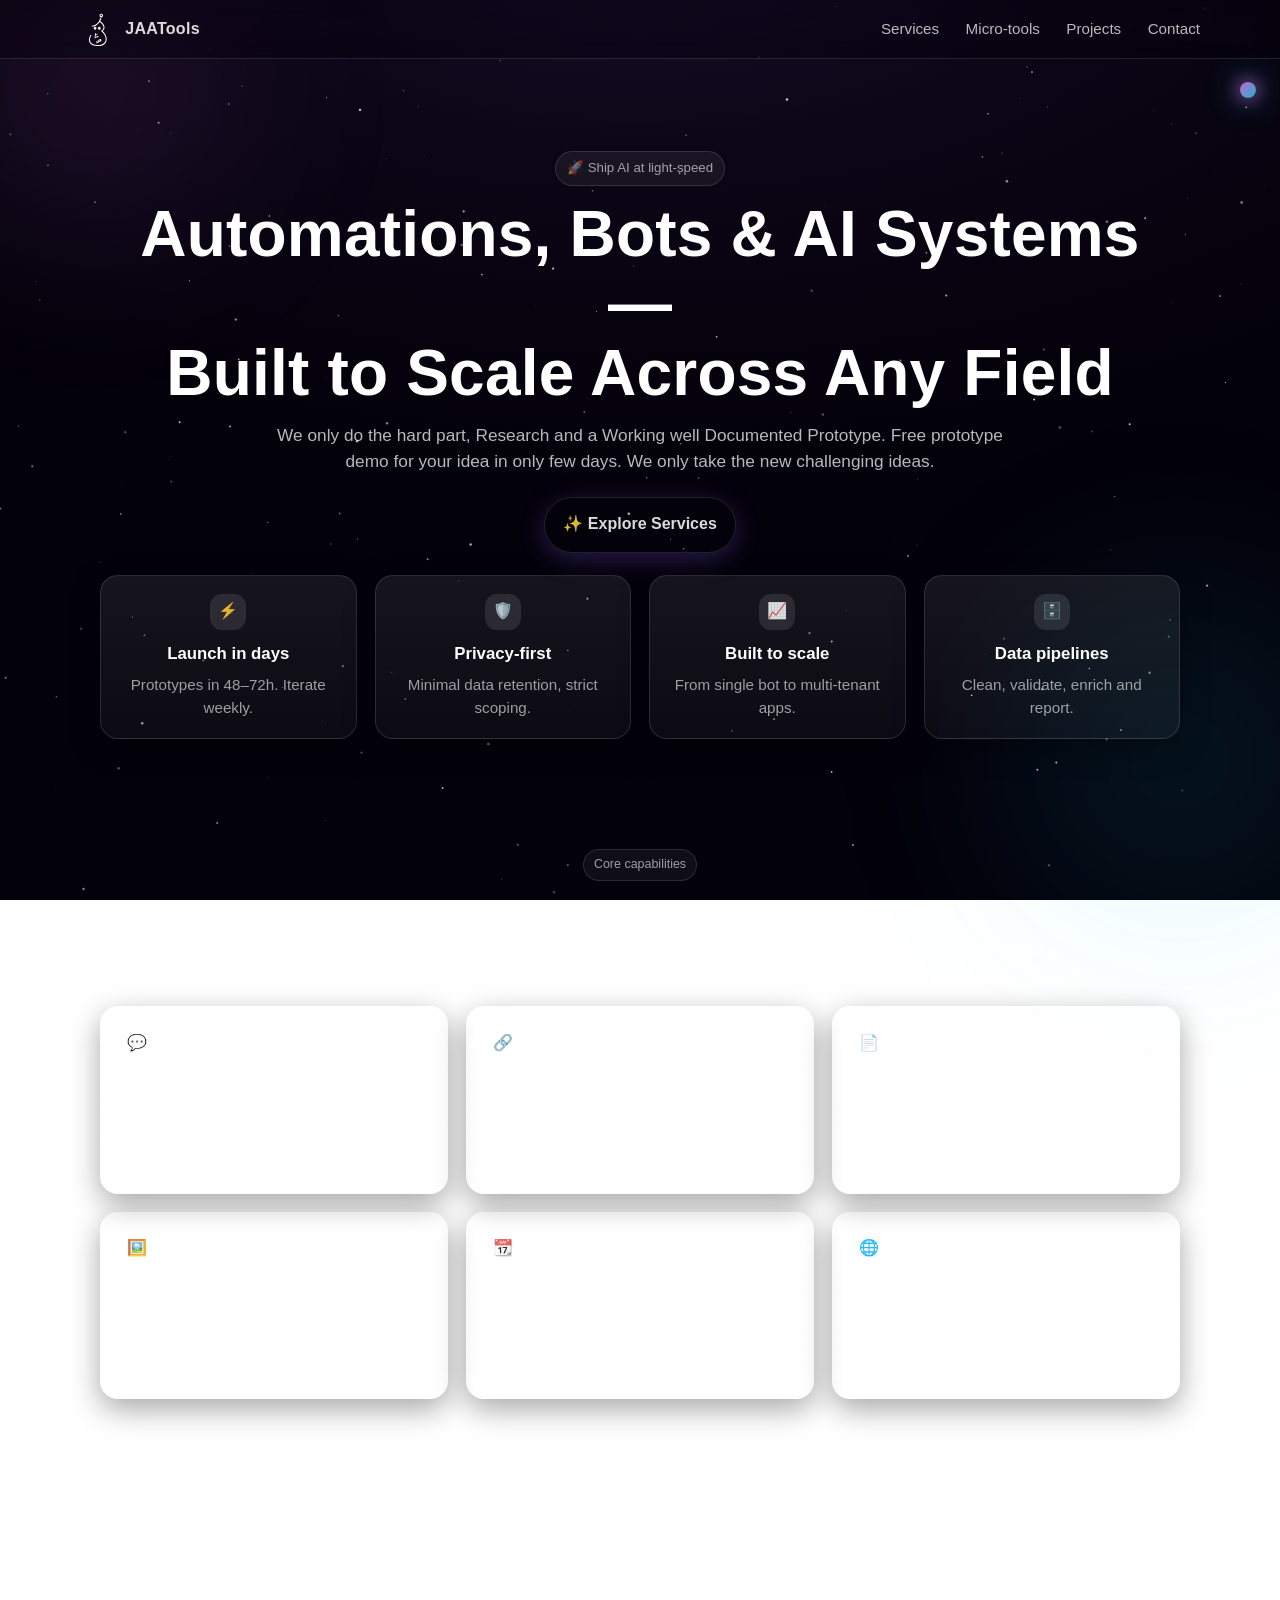
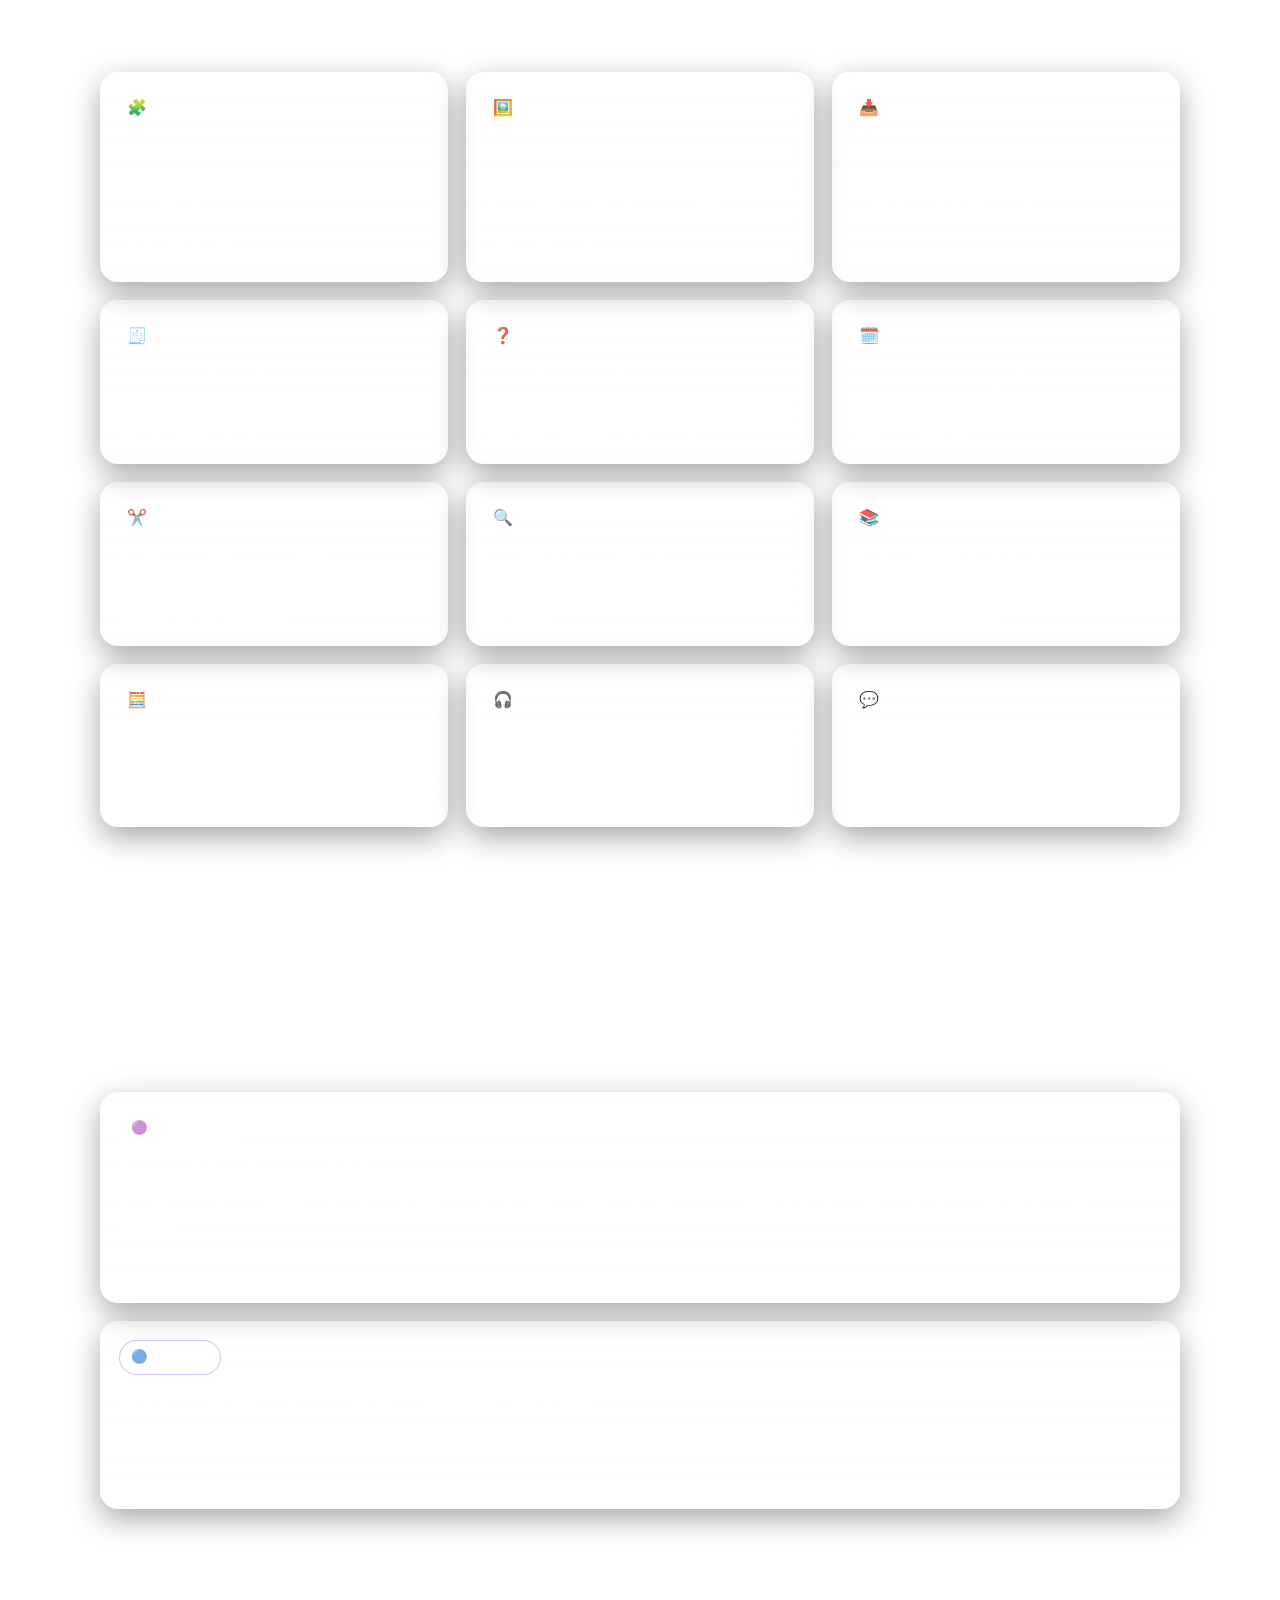
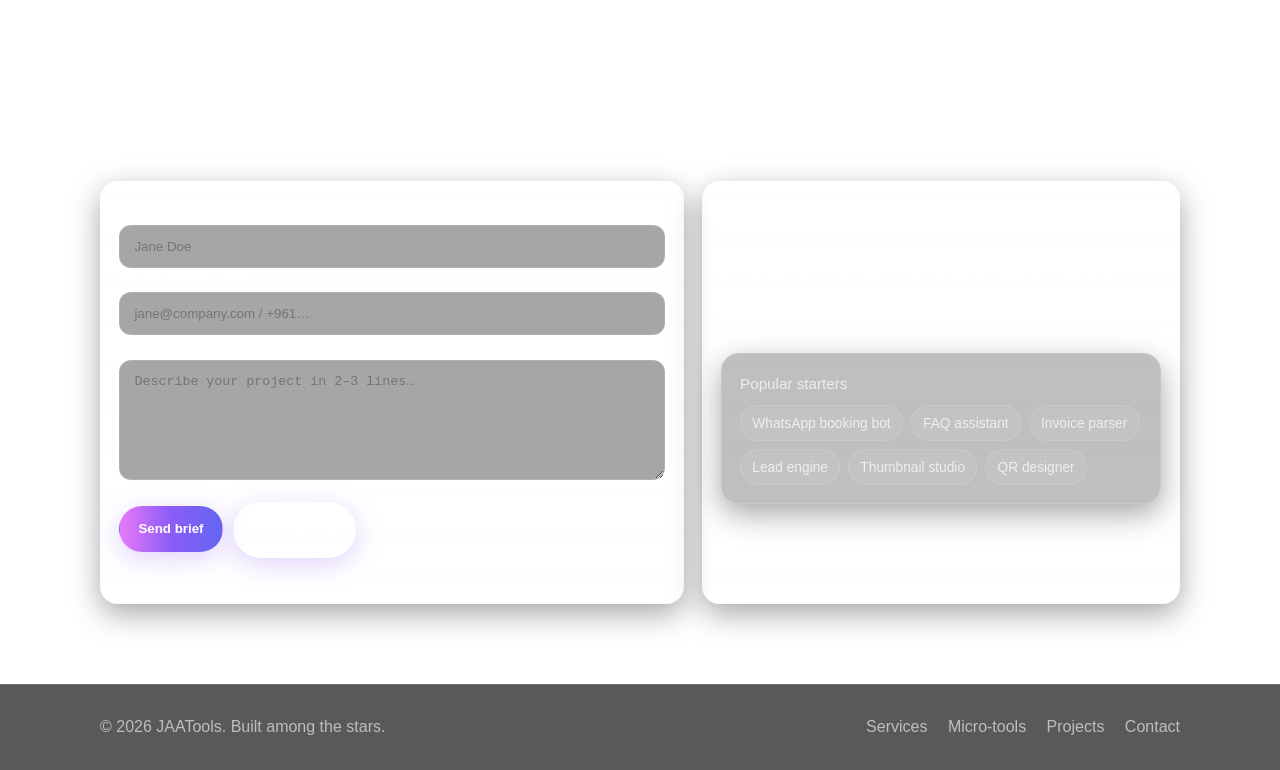
==== index.html @ e56b27de "First Commit" ====
<!DOCTYPE html>
<html lang="en">
<head>
  <link rel="icon" type="image/svg+xml" href="jaatools_logo_bg.svg" />
  <!--
    JAATools — Space-Themed Landing (Static HTML)
    ------------------------------------------------
    1) Replace CONTACT_EMAIL and WHATSAPP_LINK below.
    2) Commit as index.html to GitHub Pages.
    3) In GitHub -> Settings -> Pages, add your custom domain jaa.tools and enforce HTTPS.

    Notes:
    - 100% self-contained (no external CSS/JS).
    - Sci-fi/space look with animated starfield & subtle glows.
    - Accessible contrast, keyboard focus, and reduced motion respect.
  -->
  <meta charset="utf-8" />
  <meta name="viewport" content="width=device-width, initial-scale=1" />
  <title>JAATools — Automations, Bots & AI Systems</title>
  <meta name="description" content="JAATools builds automations, chatbots, and AI systems that scale—WhatsApp flows, document AI, data pipelines, and subscription-based tools." />
  <meta name="theme-color" content="#0b0616" />
  <style>
  :root{
      --bg-0:#03010a;
      --bg-1:#0b0616;
      --bg-2:#1b1130;
      --ink-0:#ffffff;
      --ink-1:rgba(255,255,255,.86);
      --ink-2:rgba(255,255,255,.72);
      --ink-3:rgba(255,255,255,.6);
      --line:rgba(255,255,255,.12);
      --chip:rgba(255,255,255,.06);
      --fuchsia:#e879f9;
      --violet:#8b5cf6;
      --indigo:#6366f1;
      --cyan:#22d3ee;
      --glow-fuchsia:rgba(232,121,249,.28);
      --glow-cyan:rgba(34,211,238,.25);
      --radius-1:14px;
      --radius-2:18px;
      --shadow:0 10px 30px rgba(0,0,0,.35);
      --font:-apple-system,BlinkMacSystemFont,"Segoe UI",Roboto,Ubuntu,"Helvetica Neue",Arial,"Noto Sans",sans-serif,"Apple Color Emoji","Segoe UI Emoji";
    }
    
  *{box-sizing:border-box}
  html, body { max-width: 100vw; overflow-x: hidden; }
  html, body {
  overflow-y: scroll; /* keeps layout stable */
  scrollbar-width: none; /* Firefox */
}

html::-webkit-scrollbar {
  display: none; /* Chrome, Safari, Edge */
}
  /* Hide vertical scrollbar */
  body {
    scrollbar-width: none; /* Firefox */
    -ms-overflow-style: none; /* IE 10+ */
  }
  body::-webkit-scrollbar {
    display: none; /* Chrome/Safari/Webkit */
  }

  /* Dot scroll indicator */
  .scroll-dot {
    position: fixed;
    right: 24px;
    top: 50%;
    transform: translateY(-50%);
    z-index: 9999;
    width: 16px;
    height: 16px;
    border-radius: 50%;
    background: linear-gradient(135deg, var(--fuchsia), var(--cyan));
    box-shadow: 0 0 12px var(--fuchsia), 0 0 24px var(--cyan);
    opacity: 0.85;
    transition: top 0.2s cubic-bezier(.4,2,.6,1), box-shadow 0.2s;
    pointer-events: none;
  }
    html{scroll-behavior:smooth}
    body{
      margin:0;
      color:var(--ink-1);
      background: radial-gradient(1200px 600px at 50% -10%, var(--bg-2), var(--bg-1) 40%, var(--bg-0) 90%) fixed;
      font-family:var(--font);
      line-height:1.55;
      text-rendering:optimizeLegibility;
      -webkit-font-smoothing:antialiased;
    }
    a{color:var(--ink-1);text-decoration:none}
    a:hover{color:var(--ink-0)}
    .container{max-width:1120px;margin:0 auto;padding:0 20px}
    .btn{
      display:inline-flex;align-items:center;gap:.5rem;
      padding:.9rem 1.15rem;border-radius:999px;border:1px solid transparent;
      background:linear-gradient(90deg,var(--fuchsia),var(--violet),var(--indigo));
      color:#fff;font-weight:600;box-shadow:0 6px 26px rgba(139,92,246,.28);
      transition:transform .2s ease,opacity .2s ease, box-shadow .2s ease;
      will-change:transform;
    }
    .btn:hover{transform:translateY(-1px);box-shadow:0 8px 34px rgba(139,92,246,.4)}
    .btn.ghost{
      background:transparent;border-color:var(--line);color:var(--ink-1)
    }
    header{
      position:sticky;top:0;z-index:40;
      backdrop-filter:saturate(130%) blur(10px);
      background:rgba(0,0,0,.35);
      border-bottom:1px solid var(--line);
    }
    .nav{
      display:flex;align-items:center;justify-content:space-between;
      padding:12px 0;
    }
    .brand{
      display:inline-flex;align-items:center;gap:.7rem;font-weight:700;letter-spacing:.3px
    }
    .dot{
      position:relative;width:34px;height:34px;border-radius:50%;
      background:conic-gradient(from 210deg, var(--indigo), var(--fuchsia), var(--cyan));
      box-shadow:0 0 32px rgba(139,92,246,.35), inset 0 0 18px rgba(255,255,255,.15);
    }
    .dot::after{
      content:"";position:absolute;inset:0;border-radius:inherit;
      background:radial-gradient(circle at 30% 30%, rgba(255,255,255,.6), rgba(255,255,255,0) 40%);
      animation:ping 2.2s infinite ease-in-out;
    }
    @keyframes ping{0%{transform:scale(.98);opacity:.7}70%{transform:scale(1.08);opacity:.1}100%{transform:scale(.98);opacity:.7}}
    nav a{font-size:.95rem;color:var(--ink-2);margin-left:22px}
    nav a:hover{color:#fff}
    .mobile-toggle{display:none}
    @media (max-width:860px){
      nav{display:none}
      .mobile-toggle{display:inline-flex;gap:8px;align-items:center;color:var(--ink-2);border:1px solid var(--line);padding:.55rem .8rem;border-radius:999px}
      .mobile-menu{display:none;position:absolute;left:20px;right:20px;top:64px;border:1px solid var(--line);background:rgba(9,6,22,.9);backdrop-filter:blur(10px);border-radius:14px;padding:10px}
      .mobile-menu a{display:block;padding:10px 12px;color:var(--ink-2)}
      .mobile-menu a:hover{color:#fff;background:rgba(255,255,255,.05);border-radius:12px}
      .mobile-open .mobile-menu{display:block}
    }

    /* Starfield canvas */
    #stars{position:fixed;inset:0;z-index:-1}
    .glow{
      position:absolute;filter:blur(90px);opacity:.55;pointer-events:none;z-index:0
    }
    .glow.fuchsia{background:radial-gradient(closest-side, var(--glow-fuchsia), transparent);width:420px;height:420px;top:-120px;left:-120px}
    .glow.cyan{background:radial-gradient(closest-side, var(--glow-cyan), transparent);width:520px;height:520px;right:-160px;bottom:-120px}

    /* Hero */
    .hero{position:relative;padding:92px 0 40px}
    .chip{
      display:inline-flex;align-items:center;gap:.5rem;
      border:1px solid var(--line);background:rgba(255,255,255,.06);
      padding:.4rem .7rem;border-radius:999px;color:var(--ink-3);font-size:.83rem
    }
    h1{
      margin:14px 0 0;color:#fff;font-size:44px;line-height:1.08;letter-spacing:.2px
    }
    @media (min-width:900px){h1{font-size:64px}}
    .lead{max-width:760px;margin:14px auto 0;color:var(--ink-2);font-size:1.08rem}
    .hero-actions{display:flex;gap:12px;flex-wrap:wrap;margin-top:22px;justify-content:center}

    /* Grids */
    .grid{display:grid;gap:18px}
    .cards-4{grid-template-columns:repeat(1,1fr)}
    .cards-3{grid-template-columns:repeat(1,1fr)}
    @media (min-width:720px){.cards-4{grid-template-columns:repeat(2,1fr)}.cards-3{grid-template-columns:repeat(2,1fr)}}
    @media (min-width:1000px){.cards-4{grid-template-columns:repeat(4,1fr)}.cards-3{grid-template-columns:repeat(3,1fr)}}

    .card{
      border:1px solid var(--line);
      background:linear-gradient(180deg, rgba(255,255,255,.08), rgba(255,255,255,.04));
      border-radius:var(--radius-2);padding:18px;box-shadow:var(--shadow)
    }
    .card h3{margin:.2rem 0;color:#fff;font-size:1.05rem}
    .card p{margin:.35rem 0 0;color:var(--ink-3);font-size:.95rem}
    .icon{
      width:36px;height:36px;border-radius:12px;
      display:inline-flex;align-items:center;justify-content:center;
      background:rgba(255,255,255,.1);margin-bottom:8px
    }
    .section{position:relative;padding:70px 0}
    .section-title{text-align:center;margin-bottom:10px}
    .eyebrow{
      display:inline-flex;align-items:center;gap:.45rem;color:var(--ink-3);
      border:1px solid var(--line);background:rgba(255,255,255,.05);
      padding:.35rem .65rem;border-radius:999px;font-size:.78rem
    }
    .subtitle{max-width:820px;margin:10px auto 0;text-align:center;color:var(--ink-2)}
    .chips{display:flex;flex-wrap:wrap;gap:8px;margin-top:10px}
    .chip-pill{border:1px solid var(--line);background:var(--chip);padding:.4rem .7rem;border-radius:999px;color:var(--ink-2);font-size:.86rem}

    /* Contact */
    .contact-grid{display:grid;gap:18px}
    @media (min-width:940px){.contact-grid{grid-template-columns:1.1fr .9fr}}
    .input,.textarea{
      width:100%;background:rgba(0,0,0,.35);border:1px solid var(--line);
      color:#fff;padding:.8rem .9rem;border-radius:12px;outline:none
    }
    .textarea{min-height:120px;resize:vertical}
    .note{font-size:.9rem;color:var(--ink-3);margin-top:6px}

    footer{border-top:1px solid var(--line);padding:30px 0;background:rgba(0,0,0,.65)}
    .ft{display:flex;gap:18px;flex-wrap:wrap;align-items:center;justify-content:space-between;color:var(--ink-3)}
    .links a{color:var(--ink-3);margin-left:16px}
    .links a:hover{color:#fff}

    /* Reduced motion */
    @media (prefers-reduced-motion:reduce){
      html{scroll-behavior:auto}
      .dot::after{animation:none}
    }
    /* Focus */
    :focus-visible{outline:2px solid var(--cyan);outline-offset:2px;border-radius:10px}
    /* Selection */
    ::selection{background:rgba(232,121,249,.35)}
  </style>
</head>
<body>
  <div class="scroll-dot" id="scrollDot" aria-hidden="true"></div>
  <script>
    // ===== Replace these with your details =====
    const CONTACT_EMAIL = "contact@jaa.tools";
    const WHATSAPP_LINK = "https://wa.me/0000000000"; // e.g., https://wa.me/961XXXXXXXX
    // ===========================================
  </script>

  <!-- Background starfield canvas + glows -->
  <canvas id="stars" aria-hidden="true"></canvas>
  <div class="glow fuchsia"></div>
  <div class="glow cyan"></div>

  <!-- Header -->
  <header>
    <div class="container nav">
      <a href="#top" class="brand">
  <img src="jaatools_logo.svg" alt="JAATools logo" style="width:34px;height:34px;object-fit:contain;filter:invert(1) brightness(1000%);" aria-hidden="true" />
        <span>JAATools</span>
      </a>
      <nav aria-label="Primary">
        <a href="#services">Services</a>
        <a href="#microtools">Micro-tools</a>
        <a href="#projects">Projects</a>
        <a href="#contact">Contact</a>
        <!-- <a id="waTop" class="btn" href="#" target="_blank" rel="noopener">💬 WhatsApp Demo</a> -->
      </nav>
      <!-- <button class="mobile-toggle" id="mobileToggle" aria-expanded="false" aria-controls="mobileMenu">Menu ▾</button> -->
    <!-- </div>
    <div class="container mobile-menu" id="mobileMenu">
      <a href="#top" class="brand">
  <img src="jaatools_logo.svg" alt="JAATools logo" style="width:34px;height:34px;object-fit:contain;filter:invert(1) brightness(1000%);" aria-hidden="true" />
        <span>JAATools</span>
      </a>
      <nav aria-label="Primary">
        <a href="#services">Services</a>
        <a href="#microtools">Micro-tools</a>
        <a href="#projects">Projects</a>
        <a href="#contact">Contact</a>
        <a id="waTop" class="btn" href="#" target="_blank" rel="noopener">💬 WhatsApp Demo</a>
      </nav>
      <button class="mobile-toggle" id="mobileToggle" aria-expanded="false" aria-controls="mobileMenu">Menu ▾</button>
    </div> -->
    <!-- <div class="container mobile-menu" id="mobileMenu" role="dialog" aria-modal="true" aria-label="Mobile menu">
      <a href="#services">Services</a>
      <a href="#microtools">Micro-tools</a>
      <a href="#projects">Projects</a>
      <a href="#contact">Contact</a>
      <a id="waTopM" href="#" class="btn" target="_blank" rel="noopener">WhatsApp Demo</a>
    --></div>
  </header>

  <!-- Hero -->
  <main id="top" class="hero">
    <div class="container" style="text-align:center">
      <span class="chip">🚀 Ship AI at light-speed</span>
      <h1>Automations, Bots & AI Systems —<br/>Built to Scale Across Any Field</h1>
      <p class="lead">
        We only do the hard part, Research and a Working well Documented Prototype. 
        Free prototype demo for your idea in only few days. 
        We only take the new challenging ideas.
      </p>
      <div class="hero-actions">
        <!-- <a id="waHero" class="btn" href="#" target="_blank" rel="noopener">🤖 Get a WhatsApp Demo</a> -->
        <a class="btn ghost" href="#services">✨ Explore Services</a>
      </div>

      <!-- Quick highlights -->
      <div class="grid cards-4" style="margin-top:22px">
        <div class="card"><div class="icon">⚡</div><h3>Launch in days</h3><p>Prototypes in 48–72h. Iterate weekly.</p></div>
        <div class="card"><div class="icon">🛡️</div><h3>Privacy-first</h3><p>Minimal data retention, strict scoping.</p></div>
        <div class="card"><div class="icon">📈</div><h3>Built to scale</h3><p>From single bot to multi-tenant apps.</p></div>
        <div class="card"><div class="icon">🗄️</div><h3>Data pipelines</h3><p>Clean, validate, enrich and report.</p></div>
      </div>
    </div>
  </main>

  <!-- Services -->
  <section id="services" class="section">
    <div class="container">
      <div class="section-title">
        <span class="eyebrow">Core capabilities</span>
        <h2 style="margin:10px 0 0;color:#fff">Everything AI: strategy → build → operate</h2>
        <p class="subtitle">We don’t just hand over a model; we own the outcome. From WhatsApp automations to LLM apps, from document AI to analytics — we make it real.</p>
      </div>

      <div class="grid cards-3" style="margin-top:18px">
        <div class="card">
          <div class="icon">💬</div>
          <h3>Chatbots & Assistants</h3>
          <p>WhatsApp, web, Instagram DMs. Sales, support, booking, product guides, knowledge bases — bilingual by default.</p>
        </div>
        <div class="card">
          <div class="icon">🔗</div>
          <h3>Automations & Integrations</h3>
          <p>Zapier/Make, custom APIs, Google Workspace, CRMs. Turn manual tasks into background systems that never forget.</p>
        </div>
        <div class="card">
          <div class="icon">📄</div>
          <h3>Document AI</h3>
          <p>OCR, invoice → sheet, contract Q&A, PDF form-fillers, compliance checks.</p>
        </div>
        <div class="card">
          <div class="icon">🖼️</div>
          <h3>Vision & Media</h3>
          <p>Thumbnail/caption generators, background removal, product tagging, video clipping & subtitles.</p>
        </div>
        <div class="card">
          <div class="icon">📆</div>
          <h3>Scheduling & Booking</h3>
          <p>End-to-end scheduling in WhatsApp and web. Reminders, deposits, COD support, staff dashboards.</p>
        </div>
        <div class="card">
          <div class="icon">🌐</div>
          <h3>Multilingual & Localization</h3>
          <p>Arabic/English content, translation pipelines, locale-aware experiences for MENA.</p>
        </div>
      </div>
    </div>
  </section>

  <!-- Micro Tools -->
  <section id="microtools" class="section">
    <div class="container">
      <div class="section-title">
        <span class="eyebrow">Fast, feasible & scalable</span>
        <h2 style="margin:10px 0 0;color:#fff">Our Micro-Tools Library</h2>
        <p class="subtitle">Prebuilt scripts we can brand and deploy for multiple clients in days. Pick a tool, we customize + ship.</p>
      </div>

      <div class="grid cards-3" style="margin-top:18px">
        <div class="card">
          <div class="icon">🧩</div>
          <h3>Custom QR Code Designer</h3>
          <p>Logos, colors, shapes, gradients, UTMs & scan analytics.</p>
          <div class="chips"><span class="chip-pill">Get early access</span></div>
        </div>
        <div class="card">
          <div class="icon">🖼️</div>
          <h3>Thumbnail Generator</h3>
          <p>Brand-aware composition, contrast heuristics, face detection, exports for YT/Reels/Shorts.</p>
          <div class="chips"><span class="chip-pill">Get early access</span></div>
        </div>
        <div class="card">
          <div class="icon">📥</div>
          <h3>IG → WhatsApp Auto-Reply</h3>
          <p>DM auto-responses that drive to a WhatsApp intake flow for bookings & leads.</p>
        </div>
        <div class="card">
          <div class="icon">🧾</div>
          <h3>Invoice → Sheet Parser</h3>
          <p>OCR + validation to push line items into Google Sheets/CSV.</p>
        </div>
        <div class="card">
          <div class="icon">❓</div>
          <h3>Web/WhatsApp FAQ Bot</h3>
          <p>Answers from your docs/website with guardrails and feedback capture.</p>
        </div>
        <div class="card">
          <div class="icon">🗓️</div>
          <h3>WhatsApp Booking Flow</h3>
          <p>Available slots, reminders, no-show reduction, deposits or COD.</p>
        </div>
        <div class="card">
          <div class="icon">✂️</div>
          <h3>Background Remover API</h3>
          <p>Batch product photo cleanup with sizing presets for marketplaces.</p>
        </div>
        <div class="card">
          <div class="icon">🔍</div>
          <h3>Lead Enrichment Engine</h3>
          <p>Scrape, verify, dedupe, and score—ready for outreach.</p>
        </div>
        <div class="card">
          <div class="icon">📚</div>
          <h3>Contract Q&A Assistant</h3>
          <p>Upload PDFs and ask questions—cites clauses to reduce risk.</p>
        </div>
        <div class="card">
          <div class="icon">🧮</div>
          <h3>Analytics Auto-Reports</h3>
          <p>GSheets → Slides/WhatsApp summaries on a schedule.</p>
        </div>
        <div class="card">
          <div class="icon">🎧</div>
          <h3>Auto-Translate Subtitles</h3>
          <p>Arabic/English captions in minutes with speaker labels.</p>
        </div>
        <div class="card">
          <div class="icon">💬</div>
          <h3>Caption/Comment Generator</h3>
          <p>IG/TikTok/LinkedIn posts with brand voice + hashtags.</p>
        </div>
      </div>
    </div>
  </section>

  <!-- Projects -->
  <section id="projects" class="section">
    <div class="container">
      <div class="section-title">
        <span class="eyebrow">Launchpad</span>
        <h2 style="margin:10px 0 0;color:#fff">Featured Projects</h2>
        <p class="subtitle">Fast-moving builds we’re deploying for early partners.</p>
      </div>

      <div class="grid cards-2" style="display:grid;gap:18px;grid-template-columns:repeat(1,1fr)">
        <div class="card">
          <div class="chip">🟣 Coming soon</div>
          <h3 style="margin-top:10px;color:#fff;font-size:1.15rem">Cosmic QR — Branded QR Code Studio</h3>
          <p style="margin-top:6px;color:var(--ink-3)">Generate beautiful, scannable QR codes with logos, custom shapes, gradients, and UTMs. Batch create for menus, posters, or packaging — with scan analytics.</p>
          <div class="chips" style="margin-top:10px">
            <a class="chip-pill" href="#contact">Get early access</a>
            <span class="chip-pill">See sample gallery</span>
          </div>
        </div>
        <div class="card">
          <div class="chip" style="border-color:rgba(99,102,241,.35)">🔵 Prototype</div>
          <h3 style="margin-top:10px;color:#fff;font-size:1.15rem">Nebula Thumbs — CTR-Focused Thumbnail Generator</h3>
          <p style="margin-top:6px;color:var(--ink-3)">Auto-compose thumbnails using brand colors, face detection, and contrast heuristics. Export presets for YouTube, Reels, and Shorts in one click.</p>
          <div class="chips" style="margin-top:10px">
            <a class="chip-pill" href="#contact">Become a pilot user</a>
            <span class="chip-pill">View demo</span>
          </div>
        </div>
      </div>
    </div>
  </section>

  <!-- Contact -->
  <section id="contact" class="section" style="padding-bottom:80px">
    <div class="container">
      <div class="section-title">
        <span class="eyebrow">Talk to us</span>
        <h2 style="margin:10px 0 0;color:#fff">Book a demo or drop your brief</h2>
        <p class="subtitle">We’ll respond within one business day with options, timelines, and a fixed quote.</p>
      </div>

      <div class="contact-grid" style="margin-top:18px">
        <form class="card" onsubmit="return sendBrief(event)">
          <label>Name</label>
          <input class="input" type="text" name="name" placeholder="Jane Doe" required />
          <label style="margin-top:10px">Email / WhatsApp</label>
          <input class="input" type="text" name="contact" placeholder="jane@company.com / +961…" required />
          <label style="margin-top:10px">What do you need?</label>
          <textarea class="textarea" name="message" placeholder="Describe your project in 2–3 lines…" required></textarea>
          <!-- <div class="chips" style="margin-top:6px">
            <label><input type="checkbox" name="wa" /> <span style="margin-left:6px;color:var(--ink-2)">WhatsApp follow-up</span></label>
            <label style="margin-left:10px"><input type="checkbox" name="nda" /> <span style="margin-left:6px;color:var(--ink-2)">NDA required</span></label>
          </div> -->
          <div style="display:flex;gap:10px;align-items:center;margin-top:14px">
            <button class="btn" type="submit">Send brief</button>
            <a class="btn ghost" id="emailLink" href="#">or email us</a>
          </div>
          <div class="note">No spam. We’ll only use your info to reply to your request.</div>
        </form>

        <div class="card">
          <h3 style="color:#fff">How we work</h3>
          <ul style="margin:10px 0 0;padding-left:18px;color:var(--ink-2)">
            <li>Scoping call — 20 minutes to align on outcomes.</li>
            <li>Prototype in days — quick demo on your data/brand.</li>
            <li>We only do the hard part, Research and a Working well Documented Prototype</li>
          </ul>

          <div class="card" style="margin-top:14px;background:rgba(0,0,0,.25)">
            <div style="color:var(--ink-2);font-size:.95rem;margin-bottom:8px">Popular starters</div>
            <div class="chips">
              <span class="chip-pill">WhatsApp booking bot</span>
              <span class="chip-pill">FAQ assistant</span>
              <span class="chip-pill">Invoice parser</span>
              <span class="chip-pill">Lead engine</span>
              <span class="chip-pill">Thumbnail studio</span>
              <span class="chip-pill">QR designer</span>
            </div>
          </div>

          <!-- <div class="note" style="margin-top:10px">
            Prefer chat? <a id="waContact" href="#" target="_blank" rel="noopener" style="text-decoration:underline">Ping us on WhatsApp</a>
          </div> -->
        </div>
      </div>
    </div>
  </section>

  <!-- Footer -->
  <footer>
    <div class="container ft">
      <div>© <span id="year"></span> JAATools. Built among the stars.</div>
      <div class="links" role="navigation" aria-label="Footer">
        <a href="#services">Services</a>
        <a href="#microtools">Micro-tools</a>
        <a href="#projects">Projects</a>
        <a id="emailLink2" href="#">Contact</a>
      </div>
    </div>
  </footer>

  <script>
    // Minimal JS: stars, links, mobile nav, and mailto
    (function(){
      // Year
      document.getElementById('year').textContent = new Date().getFullYear();

      // Link wiring
      const wa = WHATSAPP_LINK;
      ['waTop','waTopM','waHero','waContact'].forEach(id=>{
        const el=document.getElementById(id); if(el){el.href=wa;}
      });
      const emailHref = "mailto:"+CONTACT_EMAIL+"?subject=Project%20inquiry%20from%20JAATools";
      ['emailLink','emailLink2'].forEach(id=>{
        const el=document.getElementById(id); if(el){el.href=emailHref;}
      });

      // Mobile menu
      const toggle=document.getElementById('mobileToggle');
      const menu=document.getElementById('mobileMenu');
      if(toggle&&menu){
        toggle.addEventListener('click',()=>{
          const open=document.body.classList.toggle('mobile-open');
          toggle.setAttribute('aria-expanded', open ? 'true' : 'false');
        });
        menu.addEventListener('click',()=>{document.body.classList.remove('mobile-open'); toggle.setAttribute('aria-expanded','false');});
      }

      // Contact form -> email draft
      window.sendBrief = function(e){
        e.preventDefault();
        const f=e.target;
        const name=encodeURIComponent(f.name.value.trim());
        const contact=encodeURIComponent(f.contact.value.trim());
        const msg=encodeURIComponent(f.message.value.trim());
        const wa=f.wa.checked?'Yes':'No';
        const nda=f.nda.checked?'Yes':'No';
        const body = `Name: ${name}%0AContact: ${contact}%0AWhatsApp follow-up: ${wa}%0ANDA required: ${nda}%0A%0AProject:%0A${msg}`;
        window.location.href = `mailto:${CONTACT_EMAIL}?subject=Brief%20from%20${name}&body=${body}`;
        return false;
      }

      // Starfield (tiny + efficient)
      const c=document.getElementById('stars');
      const dpr = Math.min(window.devicePixelRatio||1, 2);
      const ctx=c.getContext('2d');
      let w,h,stars=[];
      function resize(){
        w=window.innerWidth; h=window.innerHeight;
        c.width=w*dpr; c.height=h*dpr; ctx.scale(dpr,dpr);
        stars = Array.from({length: Math.min(250, Math.floor(w*h/6000))}, ()=>({
          x: Math.random()*w,
          y: Math.random()*h,
          r: Math.random()*1.1+0.2,
          o: Math.random()*0.6+0.2,
          v: Math.random()*0.2+0.05
        }));
      }
      function draw(t){
        ctx.clearRect(0,0,w,h);
        ctx.fillStyle="#fff";
        for(const s of stars){
          s.o += (Math.random()-.5)*0.02;
          if(s.o<0.2) s.o=0.2; if(s.o>0.9) s.o=0.9;
          ctx.globalAlpha=s.o;
          ctx.beginPath(); ctx.arc(s.x,s.y,s.r,0,Math.PI*2); ctx.fill();
        }
        requestAnimationFrame(draw);
      }
      resize(); draw();
      window.addEventListener('resize', resize, {passive:true});
    // Dot scroll indicator
    const scrollDot = document.getElementById('scrollDot');
    function updateScrollDot() {
      const scrollY = window.scrollY || window.pageYOffset;
      const docH = document.documentElement.scrollHeight - window.innerHeight;
      const percent = docH > 0 ? scrollY / docH : 0;
      // Move dot vertically within 80% of viewport height
      const min = window.innerHeight * 0.1;
      const max = window.innerHeight * 0.9;
      const y = min + (max - min) * percent;
      scrollDot.style.top = y + 'px';
      // Optional: glow more at top/bottom
      if (percent < 0.05 || percent > 0.95) {
        scrollDot.style.boxShadow = '0 0 18px var(--fuchsia), 0 0 36px var(--cyan)';
      } else {
        scrollDot.style.boxShadow = '0 0 12px var(--fuchsia), 0 0 24px var(--cyan)';
      }
    }
    window.addEventListener('scroll', updateScrollDot, {passive:true});
    window.addEventListener('resize', updateScrollDot, {passive:true});
    updateScrollDot();
    })();
  </script>
</body>
</html>
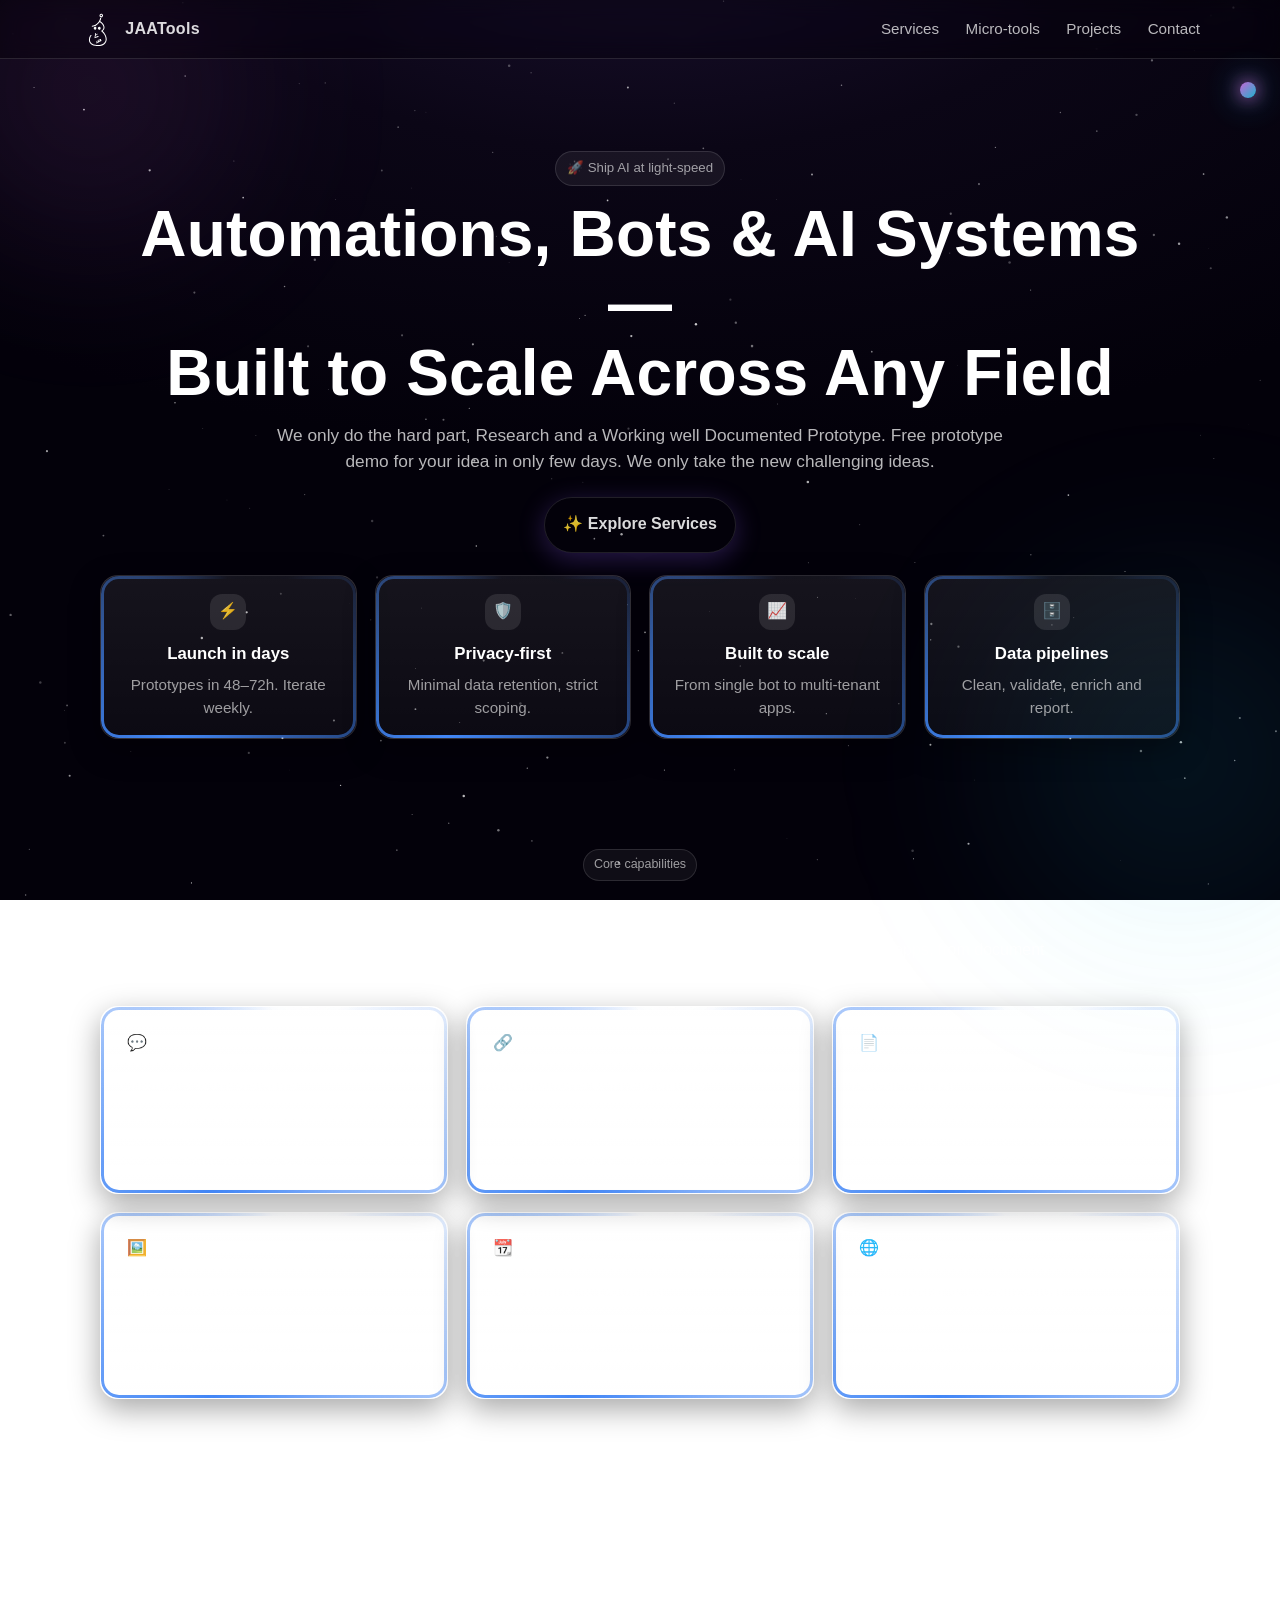
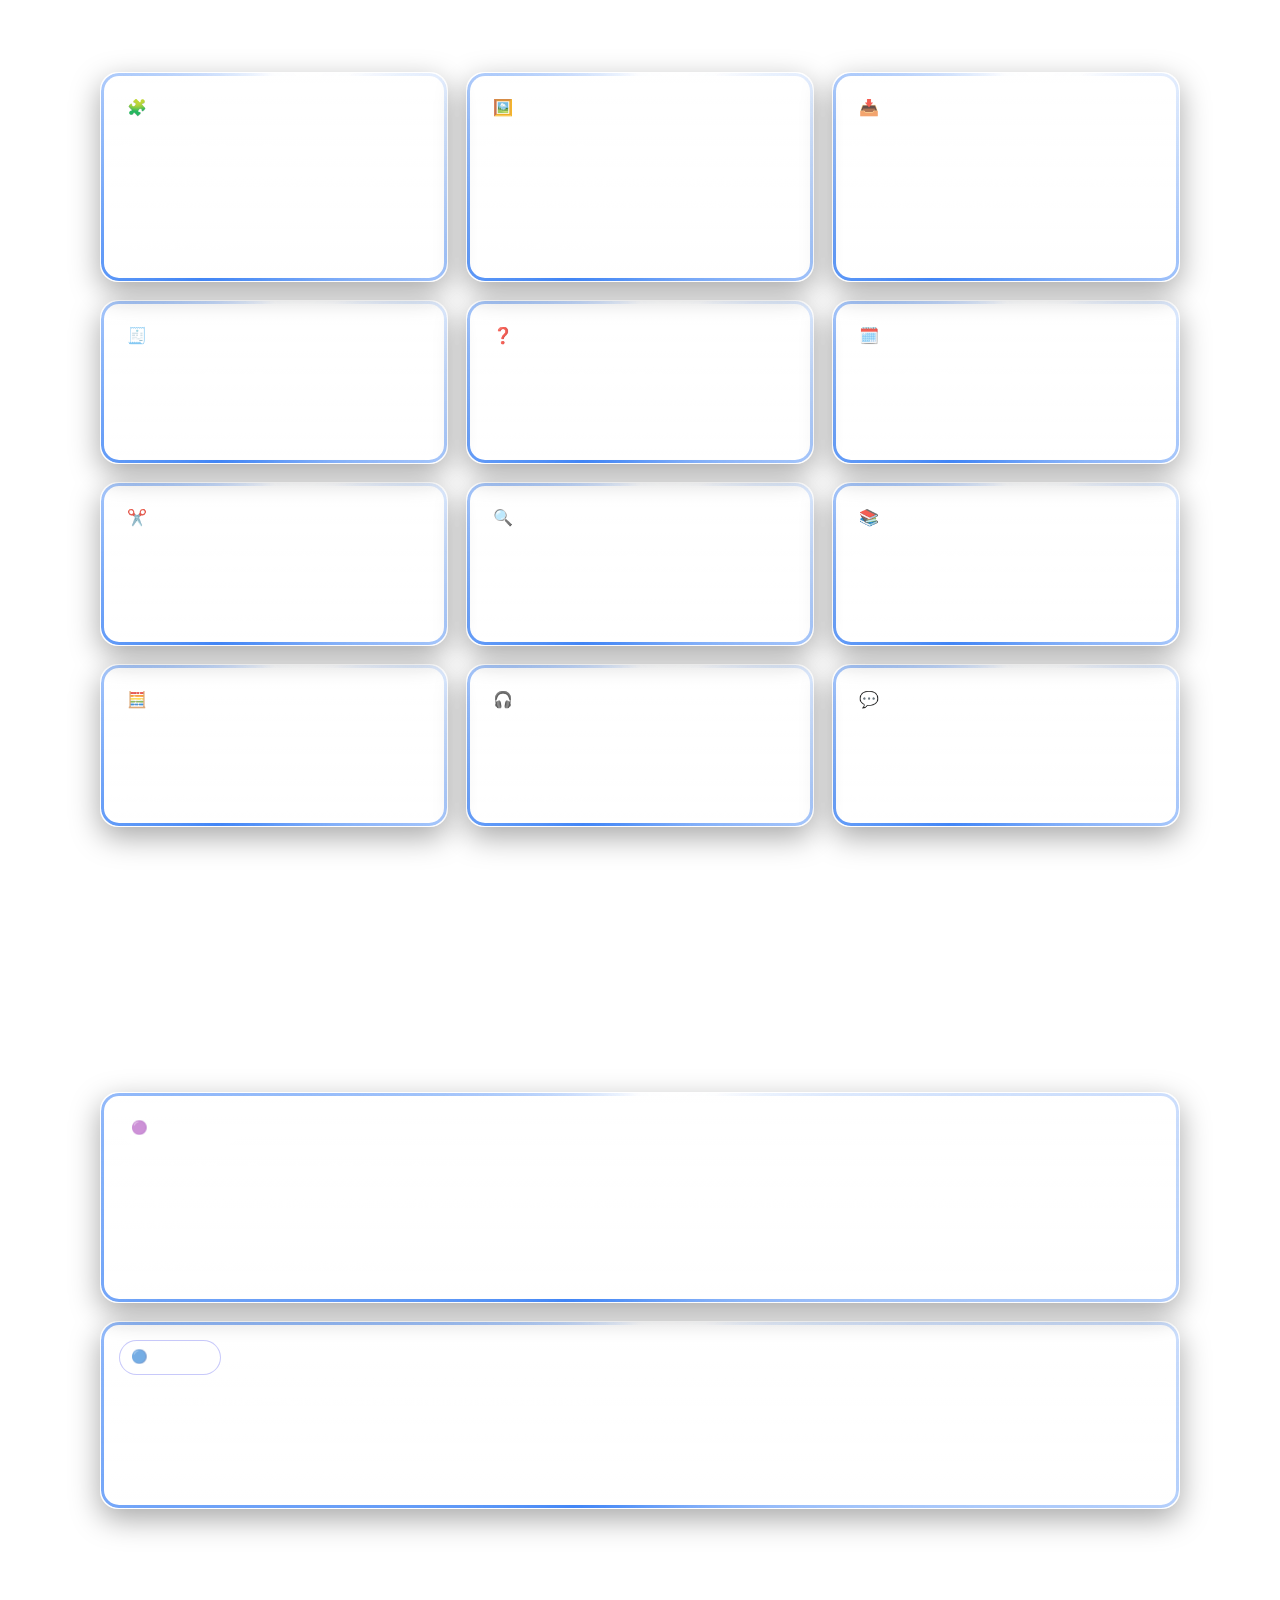
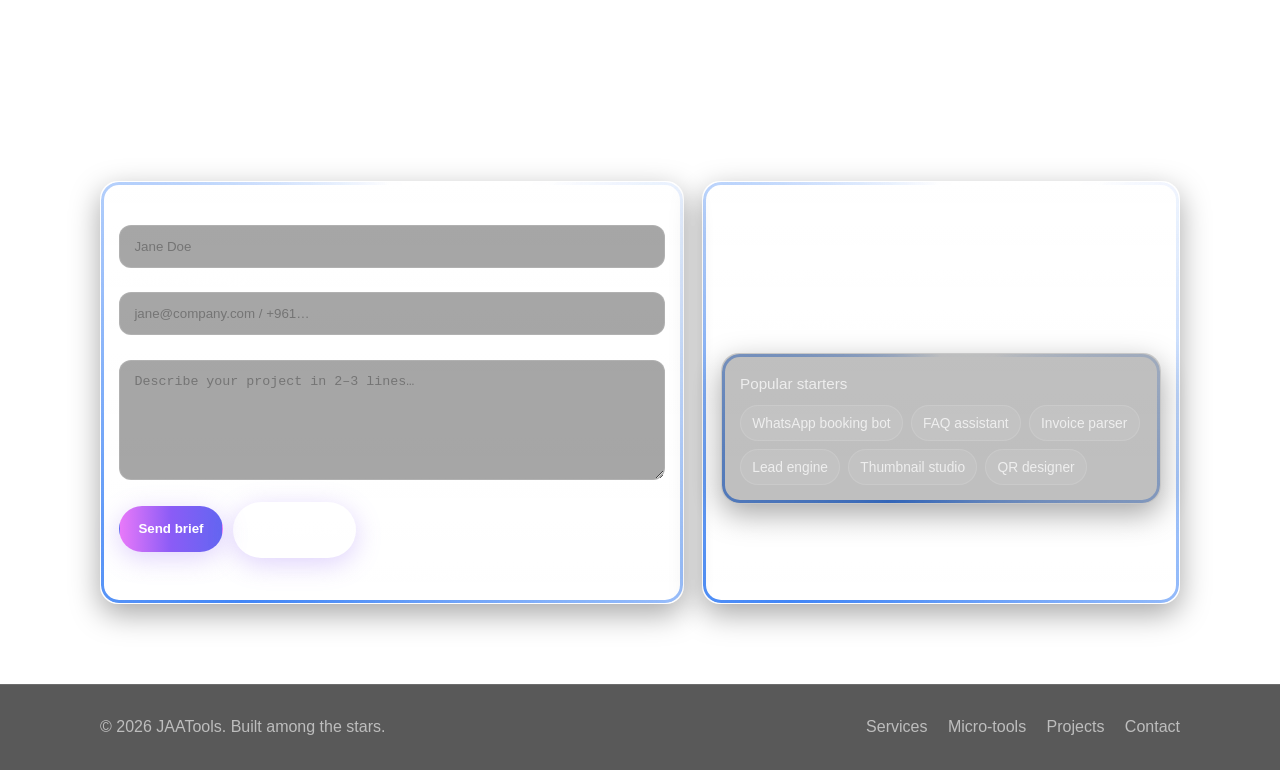
==== commit 09ee71e5: "added border" ====
--- a/index.html
+++ b/index.html
@@ -170,8 +170,62 @@
     .card{
       border:1px solid var(--line);
       background:linear-gradient(180deg, rgba(255,255,255,.08), rgba(255,255,255,.04));
-      border-radius:var(--radius-2);padding:18px;box-shadow:var(--shadow)
-    }
+      border-radius:var(--radius-2);padding:18px;box-shadow:var(--shadow);
+      position: relative;
+    }
+    @property --angle{
+    syntax: "<angle>";
+    initial-value: 0deg;
+    inherits:false;
+}
+
+
+.card::after, .card::before {
+  content: '';
+  position: absolute;
+  inset: 0;
+  z-index: -1;
+  border-radius: var(--radius-2);
+  animation: 3s spin linear infinite;
+  pointer-events: none;
+  padding: 0;
+  background: none;
+  /* Border effect only */
+  mask:
+    linear-gradient(#fff 0 0) content-box, /* inner */
+    linear-gradient(#fff 0 0) border-box;  /* border */
+  -webkit-mask:
+    linear-gradient(#fff 0 0) content-box, /* inner */
+    linear-gradient(#fff 0 0) border-box;  /* border */
+  mask-composite: exclude;
+  -webkit-mask-composite: xor;
+}
+
+.card::after {
+  border: 3px solid transparent;
+  background: conic-gradient(from var(--angle), transparent 10%, #3b82f6 60%, transparent 100%) border-box;
+}
+
+.card::before {
+  border: 3px solid transparent;
+  background: conic-gradient(from var(--angle), transparent 10%, #3b82f6 60%, transparent 100%) border-box;
+  filter: blur(1.5rem);
+  opacity: 0.5;
+}
+
+.card::before {
+  filter: blur(1.5rem);
+  opacity: 0.5;
+}
+
+@keyframes spin {
+    from {
+        --angle: 0deg;
+    }
+    to {
+        --angle: 360deg;
+    }
+}
     .card h3{margin:.2rem 0;color:#fff;font-size:1.05rem}
     .card p{margin:.35rem 0 0;color:var(--ink-3);font-size:.95rem}
     .icon{
